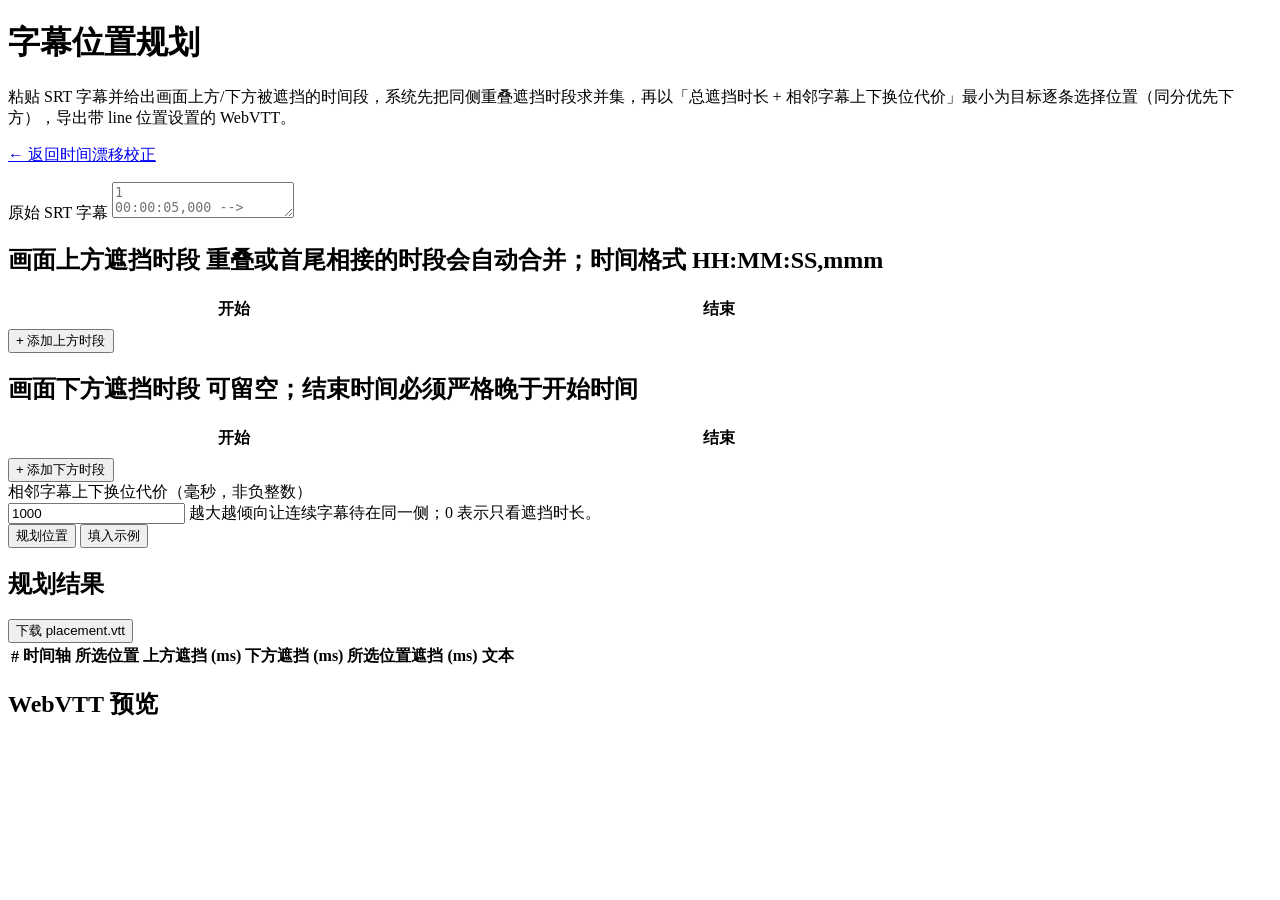
==== app/static/placement.html @ 1f54f027 "GSB 49c4693e-7e06-5c5f-a2eb-b0fcff7c6b74 A: platform archive" ====
<!DOCTYPE html>
<html lang="zh-CN">
<head>
<meta charset="UTF-8">
<meta name="viewport" content="width=device-width, initial-scale=1.0">
<title>字幕位置规划</title>
<link rel="stylesheet" href="/static/styles.css">
</head>
<body>
<div class="wrap">
  <h1>字幕位置规划</h1>
  <p class="sub">粘贴 SRT 字幕并给出画面上方/下方被遮挡的时间段，系统先把同侧重叠遮挡时段求并集，再以「总遮挡时长 + 相邻字幕上下换位代价」最小为目标逐条选择位置（同分优先下方），导出带 line 位置设置的 WebVTT。</p>
  <p class="nav"><a href="/">← 返回时间漂移校正</a></p>

  <div class="card">
    <label for="srt">原始 SRT 字幕</label>
    <textarea id="srt" placeholder="1&#10;00:00:05,000 --> 00:00:08,000&#10;第一句字幕&#10;&#10;2&#10;00:00:12,000 --> 00:00:15,500&#10;第二句字幕"></textarea>
  </div>

  <div class="card">
    <h2>画面上方遮挡时段
      <span class="hint">重叠或首尾相接的时段会自动合并；时间格式 HH:MM:SS,mmm</span>
    </h2>
    <table class="blocks">
      <thead>
        <tr>
          <th style="width:46%">开始</th>
          <th style="width:30px"></th>
          <th style="width:46%">结束</th>
          <th style="width:44px"></th>
        </tr>
      </thead>
      <tbody id="topRows"></tbody>
    </table>
    <div class="toolbar" style="margin-top:6px;">
      <button type="button" id="addTop">+ 添加上方时段</button>
    </div>
  </div>

  <div class="card">
    <h2>画面下方遮挡时段
      <span class="hint">可留空；结束时间必须严格晚于开始时间</span>
    </h2>
    <table class="blocks">
      <thead>
        <tr>
          <th style="width:46%">开始</th>
          <th style="width:30px"></th>
          <th style="width:46%">结束</th>
          <th style="width:44px"></th>
        </tr>
      </thead>
      <tbody id="bottomRows"></tbody>
    </table>
    <div class="toolbar" style="margin-top:6px;">
      <button type="button" id="addBottom">+ 添加下方时段</button>
    </div>
  </div>

  <div class="card">
    <label for="switchCost">相邻字幕上下换位代价（毫秒，非负整数）</label>
    <div class="cost-row">
      <input type="number" id="switchCost" min="0" step="1" value="1000">
      <span class="hint">越大越倾向让连续字幕待在同一侧；0 表示只看遮挡时长。</span>
    </div>
  </div>

  <div id="errorBox" class="alert error hidden"></div>

  <div class="toolbar" style="margin-bottom: 20px;">
    <button type="button" class="primary" id="submit">规划位置</button>
    <button type="button" id="fillExample">填入示例</button>
    <span class="hint" id="status"></span>
  </div>

  <div id="resultCard" class="card hidden">
    <h2>规划结果</h2>
    <div id="okBox" class="alert ok hidden"></div>
    <div id="occludedBox" class="alert warn hidden"></div>
    <p class="summary" id="summary"></p>
    <div class="toolbar" style="margin-top:0;">
      <button type="button" class="primary" id="download">下载 placement.vtt</button>
    </div>
    <table class="cues">
      <thead>
        <tr>
          <th>#</th>
          <th>时间轴</th>
          <th>所选位置</th>
          <th>上方遮挡 (ms)</th>
          <th>下方遮挡 (ms)</th>
          <th>所选位置遮挡 (ms)</th>
          <th>文本</th>
        </tr>
      </thead>
      <tbody id="cueTable"></tbody>
    </table>
    <h2 style="margin-top:18px;">WebVTT 预览</h2>
    <pre class="preview" id="preview"></pre>
  </div>
</div>

<script>
(function () {
  const srtEl = document.getElementById("srt");
  const costEl = document.getElementById("switchCost");
  const topRowsEl = document.getElementById("topRows");
  const bottomRowsEl = document.getElementById("bottomRows");
  const errorBox = document.getElementById("errorBox");
  const resultCard = document.getElementById("resultCard");
  const previewEl = document.getElementById("preview");
  const cueTableEl = document.getElementById("cueTable");
  const okBox = document.getElementById("okBox");
  const occludedBox = document.getElementById("occludedBox");
  const summaryEl = document.getElementById("summary");
  const statusEl = document.getElementById("status");

  function addRow(tbody, start, end) {
    const tr = document.createElement("tr");
    tr.innerHTML =
      '<td class="time"><input type="text" class="start" placeholder="00:00:06,000" spellcheck="false"></td>' +
      '<td class="op">→</td>' +
      '<td class="time"><input type="text" class="end" placeholder="00:00:09,000" spellcheck="false"></td>' +
      '<td class="del"><button type="button" class="danger-link" title="删除该时段">删除</button></td>';
    tr.querySelector(".start").value = start || "";
    tr.querySelector(".end").value = end || "";
    tr.querySelector(".danger-link").addEventListener("click", () => tr.remove());
    tbody.appendChild(tr);
  }

  function collectBlocks(tbody) {
    const blocks = [];
    for (const tr of tbody.querySelectorAll("tr")) {
      const start = tr.querySelector(".start").value.trim();
      const end = tr.querySelector(".end").value.trim();
      // 起止都为空视为不填；只填一侧则原样提交，由服务端报错
      if (start === "" && end === "") continue;
      blocks.push({ start: start, end: end });
    }
    return blocks;
  }

  function showError(message) {
    errorBox.textContent = message;
    errorBox.classList.remove("hidden");
  }
  function clearAlerts() {
    errorBox.classList.add("hidden");
    okBox.classList.add("hidden");
    occludedBox.classList.add("hidden");
    errorBox.textContent = "";
  }

  // FastAPI 校验失败时 detail 可能是 [{msg,loc,...}] 数组（如换位代价非整数）；
  // 业务校验失败时 detail 是 {type, message} 对象，这里两种都转成可读文案
  function describeErrorDetail(detail) {
    if (detail && typeof detail === "object" && !Array.isArray(detail) && detail.message) {
      return detail.message;
    }
    if (Array.isArray(detail)) {
      const parts = detail
        .filter(d => d && d.msg)
        .map(d => (d.loc && d.loc.length ? d.loc.join(".") + "：" : "") + d.msg);
      if (parts.length) return parts.join("\n");
    }
    return "";
  }

  function escapeHtml(s) {
    return s.replace(/[&<>"']/g, c => ({
      "&": "&amp;", "<": "&lt;", ">": "&gt;", '"': "&quot;", "'": "&#39;"
    }[c]));
  }

  document.getElementById("addTop").addEventListener("click", () => addRow(topRowsEl));
  document.getElementById("addBottom").addEventListener("click", () => addRow(bottomRowsEl));

  const EXAMPLE_SRT =
    "1\n00:00:05,000 --> 00:00:09,000\n上方台标正好挡住的第一句\n\n" +
    "2\n00:00:10,000 --> 00:00:14,000\n两侧都可能被挡的第二句\n\n" +
    "3\n00:00:16,000 --> 00:00:20,000\n下方滚动字幕挡住的第三句\n";

  document.getElementById("fillExample").addEventListener("click", () => {
    srtEl.value = EXAMPLE_SRT;
    topRowsEl.innerHTML = "";
    bottomRowsEl.innerHTML = "";
    // 上方两段重叠：05–08 与 06–09 求并集为 05–09
    addRow(topRowsEl, "00:00:05,000", "00:00:08,000");
    addRow(topRowsEl, "00:00:06,000", "00:00:09,000");
    addRow(topRowsEl, "00:00:11,000", "00:00:13,000");
    addRow(bottomRowsEl, "00:00:11,000", "00:00:19,000");
    costEl.value = "1000";
    clearAlerts();
    resultCard.classList.add("hidden");
  });

  document.getElementById("submit").addEventListener("click", async () => {
    clearAlerts();
    resultCard.classList.add("hidden");

    // 换位代价先做一轮前端预校验（服务端仍会按非负整数严格校验）
    const costRaw = costEl.value.trim();
    if (!/^\d+$/.test(costRaw)) {
      showError("相邻字幕上下换位代价必须是非负整数（毫秒），不能填写小数、负数或其他字符。");
      return;
    }

    const body = {
      srt: srtEl.value,
      top_blocks: collectBlocks(topRowsEl),
      bottom_blocks: collectBlocks(bottomRowsEl),
      switch_cost_ms: parseInt(costRaw, 10)
    };

    statusEl.textContent = "规划中…";
    try {
      const resp = await fetch("/api/placement", {
        method: "POST",
        headers: { "Content-Type": "application/json" },
        body: JSON.stringify(body)
      });
      const data = await resp.json();
      if (!resp.ok) {
        showError(describeErrorDetail(data.detail) || ("请求失败（HTTP " + resp.status + "）"));
        statusEl.textContent = "";
        return;
      }

      // 页面预览与下载共用同一份服务端返回的 WebVTT
      window.__placementVtt = data.webvtt;
      previewEl.textContent = window.__placementVtt;
      cueTableEl.innerHTML = data.cues.map(c => {
        const badge = c.position === "top"
          ? '<span class="badge top">上方</span>'
          : '<span class="badge bottom">下方</span>';
        return "<tr" + (c.chosen_blocked_ms > 0 ? ' class="occluded"' : "") + ">" +
          '<td class="num">' + escapeHtml(c.index) + "</td>" +
          '<td class="tc">' + escapeHtml(c.start) + "<br>" + escapeHtml(c.end) + "</td>" +
          "<td>" + badge + "</td>" +
          '<td class="ms">' + c.top_blocked_ms + "</td>" +
          '<td class="ms">' + c.bottom_blocked_ms + "</td>" +
          '<td class="ms">' + c.chosen_blocked_ms + "</td>" +
          "<td>" + escapeHtml(c.text).replace(/\n/g, "<br>") + "</td>" +
          "</tr>";
      }).join("");

      summaryEl.innerHTML =
        "共规划 <code>" + data.cues.length + "</code> 条字幕；" +
        "所选位置遮挡合计 <code>" + data.total_blocked_ms + "</code> ms，" +
        "换位 <code>" + data.switch_count + "</code> 次，" +
        "换位代价合计 <code>" + data.total_switch_cost_ms + "</code> ms。";

      if (data.occluded_indices.length) {
        occludedBox.textContent =
          "以下 " + data.occluded_indices.length + " 条字幕即使换到所选位置仍被遮挡" +
          "（表中红色行）：序号 " + data.occluded_indices.map(escapeHtml).join("、") +
          "。建议另行调整画面元素或字幕样式。";
        occludedBox.classList.remove("hidden");
      } else {
        okBox.textContent = "全部字幕在所选位置上均不被遮挡。";
        okBox.classList.remove("hidden");
      }
      resultCard.classList.remove("hidden");
      statusEl.textContent = "";
    } catch (err) {
      showError("请求出错：" + err);
      statusEl.textContent = "";
    }
  });

  document.getElementById("download").addEventListener("click", () => {
    const content = window.__placementVtt || "";
    const blob = new Blob([content], { type: "text/vtt;charset=utf-8" });
    const url = URL.createObjectURL(blob);
    const a = document.createElement("a");
    a.href = url;
    a.download = "placement.vtt";
    document.body.appendChild(a);
    a.click();
    a.remove();
    URL.revokeObjectURL(url);
  });
})();
</script>
</body>
</html>
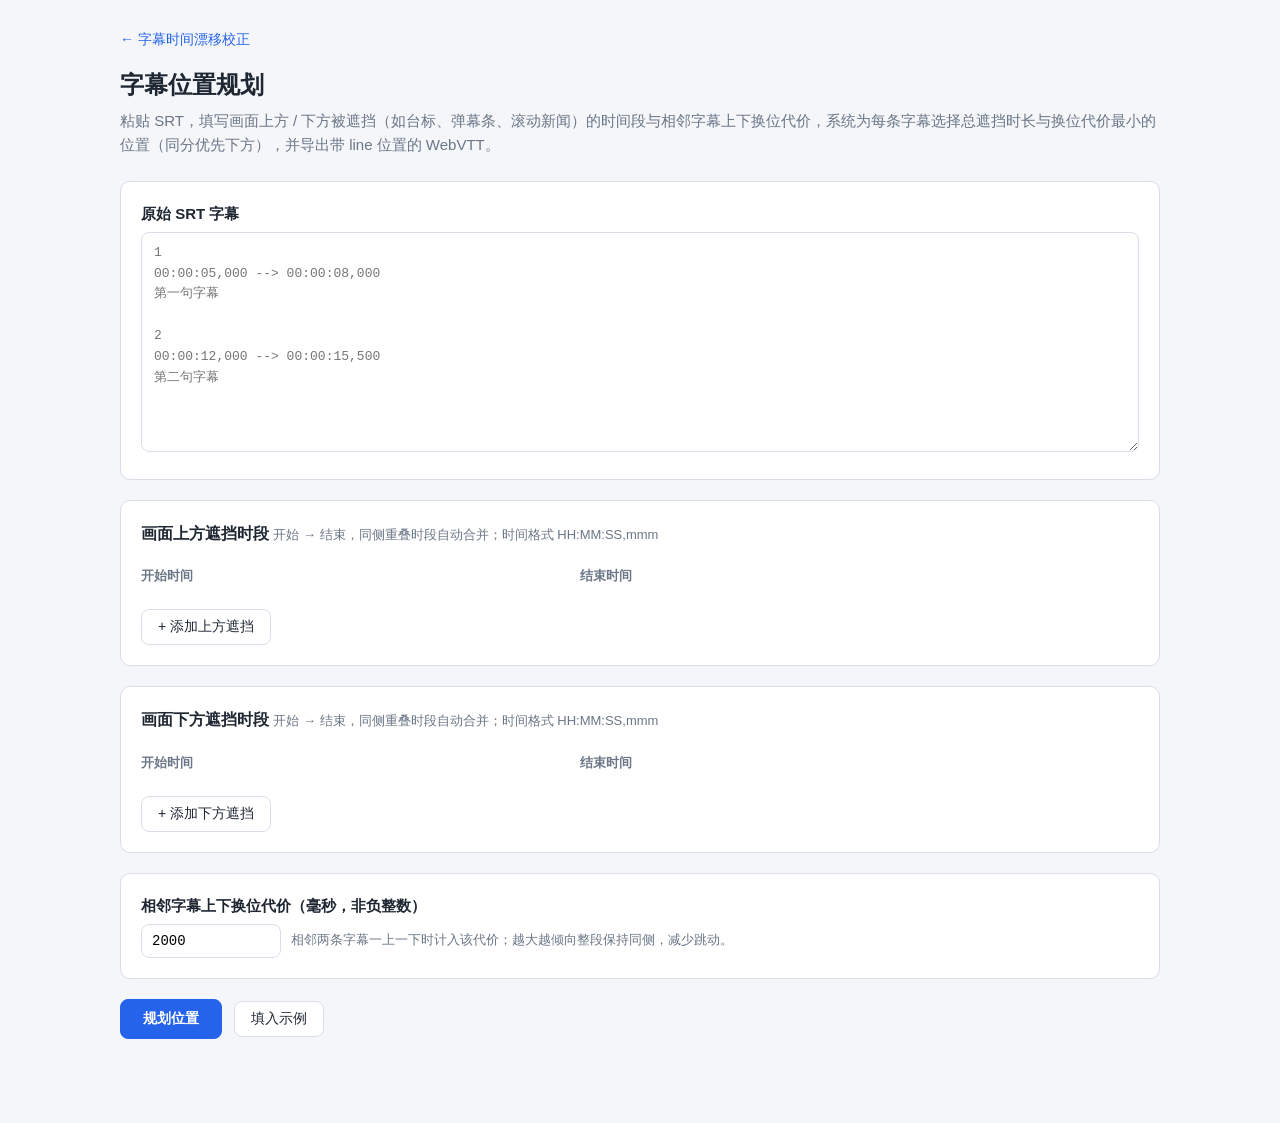
==== commit 12b1dfa2: "GSB 49c4693e-7e06-5c5f-a2eb-b0fcff7c6b74 B: platform archive" ====
--- a/app/static/placement.html
+++ b/app/static/placement.html
@@ -4,13 +4,141 @@
 <meta charset="UTF-8">
 <meta name="viewport" content="width=device-width, initial-scale=1.0">
 <title>字幕位置规划</title>
-<link rel="stylesheet" href="/static/styles.css">
+<style>
+  :root {
+    --bg: #f4f6fa;
+    --card: #ffffff;
+    --border: #d9dee8;
+    --text: #1f2733;
+    --muted: #6b7686;
+    --primary: #2563eb;
+    --primary-hover: #1d4ed8;
+    --danger: #dc2626;
+    --danger-bg: #fef2f2;
+    --warn-bg: #fffbeb;
+    --warn-border: #f59e0b;
+    --ok-bg: #f0fdf4;
+    --ok-border: #16a34a;
+    --top-bg: #eff6ff;
+    --bottom-bg: #f0fdf4;
+    --mono: ui-monospace, SFMono-Regular, Menlo, Consolas, "Liberation Mono", monospace;
+  }
+  * { box-sizing: border-box; }
+  body {
+    margin: 0;
+    background: var(--bg);
+    color: var(--text);
+    font: 15px/1.6 -apple-system, BlinkMacSystemFont, "Segoe UI", "PingFang SC",
+          "Hiragino Sans GB", "Microsoft YaHei", sans-serif;
+  }
+  .wrap { max-width: 1080px; margin: 0 auto; padding: 28px 20px 64px; }
+  h1 { font-size: 24px; margin: 0 0 4px; }
+  .sub { color: var(--muted); margin: 0 0 24px; }
+  .nav { margin: 0 0 16px; font-size: 14px; }
+  .nav a { color: var(--primary); text-decoration: none; }
+  .nav a:hover { text-decoration: underline; }
+  .card {
+    background: var(--card);
+    border: 1px solid var(--border);
+    border-radius: 10px;
+    padding: 20px;
+    margin-bottom: 20px;
+  }
+  h2 { font-size: 16px; margin: 0 0 12px; }
+  label { display: block; font-weight: 600; margin-bottom: 6px; }
+  .hint { color: var(--muted); font-weight: 400; font-size: 13px; }
+  textarea {
+    width: 100%;
+    min-height: 220px;
+    border: 1px solid var(--border);
+    border-radius: 8px;
+    padding: 10px 12px;
+    font: 13px/1.6 var(--mono);
+    resize: vertical;
+  }
+  textarea:focus, input:focus { outline: 2px solid rgba(37, 99, 235, .35); border-color: var(--primary); }
+  table.blocks { width: 100%; border-collapse: separate; border-spacing: 0 8px; }
+  table.blocks th {
+    text-align: left;
+    font-size: 13px;
+    color: var(--muted);
+    font-weight: 600;
+    padding: 0 8px 0 0;
+  }
+  table.blocks td { padding: 0; vertical-align: middle; }
+  table.blocks td.time { width: 44%; padding-right: 8px; }
+  table.blocks td.op { width: 40px; text-align: center; color: var(--muted); }
+  table.blocks td.del { width: 44px; text-align: right; }
+  input[type="text"], input[type="number"] {
+    width: 100%;
+    border: 1px solid var(--border);
+    border-radius: 8px;
+    padding: 8px 10px;
+    font: 14px var(--mono);
+  }
+  button {
+    border: 1px solid var(--border);
+    background: #fff;
+    color: var(--text);
+    border-radius: 8px;
+    padding: 8px 16px;
+    font-size: 14px;
+    cursor: pointer;
+  }
+  button:hover { background: #f1f4f9; }
+  button.primary {
+    background: var(--primary);
+    border-color: var(--primary);
+    color: #fff;
+    font-weight: 600;
+    padding: 10px 22px;
+  }
+  button.primary:hover { background: var(--primary-hover); }
+  button.danger-link { border-color: transparent; color: var(--danger); padding: 4px 8px; }
+  button.danger-link:hover { background: var(--danger-bg); }
+  .toolbar { display: flex; gap: 12px; align-items: center; flex-wrap: wrap; margin-top: 14px; }
+  .alert {
+    border-radius: 8px;
+    padding: 12px 14px;
+    margin-bottom: 16px;
+    font-size: 14px;
+    white-space: pre-wrap;
+  }
+  .alert.error { background: var(--danger-bg); border: 1px solid var(--danger); color: var(--danger); }
+  .alert.warn { background: var(--warn-bg); border: 1px solid var(--warn-border); color: #92400e; }
+  .alert.ok { background: var(--ok-bg); border: 1px solid var(--ok-border); color: #166534; }
+  .hidden { display: none; }
+  .preview {
+    width: 100%;
+    min-height: 220px;
+    border: 1px solid var(--border);
+    border-radius: 8px;
+    padding: 10px 12px;
+    font: 13px/1.6 var(--mono);
+    background: #fafbfc;
+    white-space: pre-wrap;
+    overflow-x: auto;
+  }
+  .cues { width: 100%; border-collapse: collapse; font-size: 13px; margin-top: 12px; }
+  .cues th, .cues td { border: 1px solid var(--border); padding: 6px 8px; text-align: left; vertical-align: top; }
+  .cues th { background: #f8fafc; }
+  .cues td.num { width: 44px; color: var(--muted); text-align: right; }
+  .cues td.tc { font-family: var(--mono); white-space: nowrap; }
+  .badge { display: inline-block; border-radius: 999px; padding: 1px 10px; font-size: 12px; font-weight: 600; }
+  .badge.top { background: var(--top-bg); color: #1d4ed8; border: 1px solid #bfdbfe; }
+  .badge.bottom { background: var(--bottom-bg); color: #166534; border: 1px solid #bbf7d0; }
+  tr.row-top td.pos { background: var(--top-bg); }
+  tr.row-bottom td.pos { background: var(--bottom-bg); }
+  tr.still { outline: 2px solid var(--warn-border); outline-offset: -2px; }
+  .costline { display: flex; align-items: center; gap: 10px; margin-top: 4px; }
+  .costline input { width: 140px; }
+</style>
 </head>
 <body>
 <div class="wrap">
+  <p class="nav"><a href="/">← 字幕时间漂移校正</a></p>
   <h1>字幕位置规划</h1>
-  <p class="sub">粘贴 SRT 字幕并给出画面上方/下方被遮挡的时间段，系统先把同侧重叠遮挡时段求并集，再以「总遮挡时长 + 相邻字幕上下换位代价」最小为目标逐条选择位置（同分优先下方），导出带 line 位置设置的 WebVTT。</p>
-  <p class="nav"><a href="/">← 返回时间漂移校正</a></p>
+  <p class="sub">粘贴 SRT，填写画面上方 / 下方被遮挡（如台标、弹幕条、滚动新闻）的时间段与相邻字幕上下换位代价，系统为每条字幕选择总遮挡时长与换位代价最小的位置（同分优先下方），并导出带 line 位置的 WebVTT。</p>
 
   <div class="card">
     <label for="srt">原始 SRT 字幕</label>
@@ -19,53 +147,54 @@
 
   <div class="card">
     <h2>画面上方遮挡时段
-      <span class="hint">重叠或首尾相接的时段会自动合并；时间格式 HH:MM:SS,mmm</span>
+      <span class="hint">开始 → 结束，同侧重叠时段自动合并；时间格式 HH:MM:SS,mmm</span>
     </h2>
     <table class="blocks">
       <thead>
         <tr>
-          <th style="width:46%">开始</th>
-          <th style="width:30px"></th>
-          <th style="width:46%">结束</th>
+          <th style="width:44%">开始时间</th>
+          <th style="width:44%">结束时间</th>
+          <th style="width:40px"></th>
           <th style="width:44px"></th>
         </tr>
       </thead>
       <tbody id="topRows"></tbody>
     </table>
-    <div class="toolbar" style="margin-top:6px;">
-      <button type="button" id="addTop">+ 添加上方时段</button>
+    <div class="toolbar">
+      <button type="button" id="addTop">+ 添加上方遮挡</button>
     </div>
   </div>
 
   <div class="card">
     <h2>画面下方遮挡时段
-      <span class="hint">可留空；结束时间必须严格晚于开始时间</span>
+      <span class="hint">开始 → 结束，同侧重叠时段自动合并；时间格式 HH:MM:SS,mmm</span>
     </h2>
     <table class="blocks">
       <thead>
         <tr>
-          <th style="width:46%">开始</th>
-          <th style="width:30px"></th>
-          <th style="width:46%">结束</th>
+          <th style="width:44%">开始时间</th>
+          <th style="width:44%">结束时间</th>
+          <th style="width:40px"></th>
           <th style="width:44px"></th>
         </tr>
       </thead>
       <tbody id="bottomRows"></tbody>
     </table>
-    <div class="toolbar" style="margin-top:6px;">
-      <button type="button" id="addBottom">+ 添加下方时段</button>
+    <div class="toolbar">
+      <button type="button" id="addBottom">+ 添加下方遮挡</button>
     </div>
   </div>
 
   <div class="card">
     <label for="switchCost">相邻字幕上下换位代价（毫秒，非负整数）</label>
-    <div class="cost-row">
-      <input type="number" id="switchCost" min="0" step="1" value="1000">
-      <span class="hint">越大越倾向让连续字幕待在同一侧；0 表示只看遮挡时长。</span>
+    <div class="costline">
+      <input type="number" id="switchCost" min="0" step="1" value="2000">
+      <span class="hint">相邻两条字幕一上一下时计入该代价；越大越倾向整段保持同侧，减少跳动。</span>
     </div>
   </div>
 
   <div id="errorBox" class="alert error hidden"></div>
+  <div id="warnBox" class="alert warn hidden"></div>
 
   <div class="toolbar" style="margin-bottom: 20px;">
     <button type="button" class="primary" id="submit">规划位置</button>
@@ -76,8 +205,6 @@
   <div id="resultCard" class="card hidden">
     <h2>规划结果</h2>
     <div id="okBox" class="alert ok hidden"></div>
-    <div id="occludedBox" class="alert warn hidden"></div>
-    <p class="summary" id="summary"></p>
     <div class="toolbar" style="margin-top:0;">
       <button type="button" class="primary" id="download">下载 placement.vtt</button>
     </div>
@@ -87,9 +214,9 @@
           <th>#</th>
           <th>时间轴</th>
           <th>所选位置</th>
-          <th>上方遮挡 (ms)</th>
-          <th>下方遮挡 (ms)</th>
-          <th>所选位置遮挡 (ms)</th>
+          <th>上方遮挡(ms)</th>
+          <th>下方遮挡(ms)</th>
+          <th>所选位置遮挡(ms)</th>
           <th>文本</th>
         </tr>
       </thead>
@@ -107,20 +234,19 @@
   const topRowsEl = document.getElementById("topRows");
   const bottomRowsEl = document.getElementById("bottomRows");
   const errorBox = document.getElementById("errorBox");
+  const warnBox = document.getElementById("warnBox");
   const resultCard = document.getElementById("resultCard");
   const previewEl = document.getElementById("preview");
   const cueTableEl = document.getElementById("cueTable");
   const okBox = document.getElementById("okBox");
-  const occludedBox = document.getElementById("occludedBox");
-  const summaryEl = document.getElementById("summary");
   const statusEl = document.getElementById("status");
 
   function addRow(tbody, start, end) {
     const tr = document.createElement("tr");
     tr.innerHTML =
-      '<td class="time"><input type="text" class="start" placeholder="00:00:06,000" spellcheck="false"></td>' +
+      '<td class="time"><input type="text" class="start" placeholder="00:00:10,000" spellcheck="false"></td>' +
+      '<td class="time"><input type="text" class="end" placeholder="00:00:30,000" spellcheck="false"></td>' +
       '<td class="op">→</td>' +
-      '<td class="time"><input type="text" class="end" placeholder="00:00:09,000" spellcheck="false"></td>' +
       '<td class="del"><button type="button" class="danger-link" title="删除该时段">删除</button></td>';
     tr.querySelector(".start").value = start || "";
     tr.querySelector(".end").value = end || "";
@@ -133,9 +259,9 @@
     for (const tr of tbody.querySelectorAll("tr")) {
       const start = tr.querySelector(".start").value.trim();
       const end = tr.querySelector(".end").value.trim();
-      // 起止都为空视为不填；只填一侧则原样提交，由服务端报错
-      if (start === "" && end === "") continue;
-      blocks.push({ start: start, end: end });
+      // 整行留空视为不添加；只填一侧交给服务端校验并返回 422
+      if (!start && !end) continue;
+      blocks.push({ start, end });
     }
     return blocks;
   }
@@ -146,24 +272,11 @@
   }
   function clearAlerts() {
     errorBox.classList.add("hidden");
+    warnBox.classList.add("hidden");
     okBox.classList.add("hidden");
-    occludedBox.classList.add("hidden");
     errorBox.textContent = "";
-  }
-
-  // FastAPI 校验失败时 detail 可能是 [{msg,loc,...}] 数组（如换位代价非整数）；
-  // 业务校验失败时 detail 是 {type, message} 对象，这里两种都转成可读文案
-  function describeErrorDetail(detail) {
-    if (detail && typeof detail === "object" && !Array.isArray(detail) && detail.message) {
-      return detail.message;
-    }
-    if (Array.isArray(detail)) {
-      const parts = detail
-        .filter(d => d && d.msg)
-        .map(d => (d.loc && d.loc.length ? d.loc.join(".") + "：" : "") + d.msg);
-      if (parts.length) return parts.join("\n");
-    }
-    return "";
+    warnBox.textContent = "";
+    okBox.textContent = "";
   }
 
   function escapeHtml(s) {
@@ -176,20 +289,18 @@
   document.getElementById("addBottom").addEventListener("click", () => addRow(bottomRowsEl));
 
   const EXAMPLE_SRT =
-    "1\n00:00:05,000 --> 00:00:09,000\n上方台标正好挡住的第一句\n\n" +
-    "2\n00:00:10,000 --> 00:00:14,000\n两侧都可能被挡的第二句\n\n" +
-    "3\n00:00:16,000 --> 00:00:20,000\n下方滚动字幕挡住的第三句\n";
+    "1\n00:00:05,000 --> 00:00:09,000\n大家好，欢迎收看本期节目\n\n" +
+    "2\n00:00:14,000 --> 00:00:18,000\n上方台标时段，字幕会自动放到下方\n\n" +
+    "3\n00:00:26,000 --> 00:00:30,000\n下方滚动新闻时段，字幕翻回上方\n\n" +
+    "4\n00:00:40,000 --> 00:00:44,000\n无遮挡但换位有代价，继续留在同侧上方\n";
 
   document.getElementById("fillExample").addEventListener("click", () => {
     srtEl.value = EXAMPLE_SRT;
     topRowsEl.innerHTML = "";
     bottomRowsEl.innerHTML = "";
-    // 上方两段重叠：05–08 与 06–09 求并集为 05–09
-    addRow(topRowsEl, "00:00:05,000", "00:00:08,000");
-    addRow(topRowsEl, "00:00:06,000", "00:00:09,000");
-    addRow(topRowsEl, "00:00:11,000", "00:00:13,000");
-    addRow(bottomRowsEl, "00:00:11,000", "00:00:19,000");
-    costEl.value = "1000";
+    addRow(topRowsEl, "00:00:12,000", "00:00:20,000");
+    addRow(bottomRowsEl, "00:00:24,000", "00:00:32,000");
+    costEl.value = "2000";
     clearAlerts();
     resultCard.classList.add("hidden");
   });
@@ -197,11 +308,12 @@
   document.getElementById("submit").addEventListener("click", async () => {
     clearAlerts();
     resultCard.classList.add("hidden");
-
-    // 换位代价先做一轮前端预校验（服务端仍会按非负整数严格校验）
-    const costRaw = costEl.value.trim();
-    if (!/^\d+$/.test(costRaw)) {
-      showError("相邻字幕上下换位代价必须是非负整数（毫秒），不能填写小数、负数或其他字符。");
+    statusEl.textContent = "规划中…";
+
+    const rawCost = costEl.value.trim();
+    if (!/^\d+$/.test(rawCost)) {
+      showError("换位代价必须是非负整数（毫秒），例如 0、2000。");
+      statusEl.textContent = "";
       return;
     }
 
@@ -209,10 +321,9 @@
       srt: srtEl.value,
       top_blocks: collectBlocks(topRowsEl),
       bottom_blocks: collectBlocks(bottomRowsEl),
-      switch_cost_ms: parseInt(costRaw, 10)
+      switch_cost_ms: parseInt(rawCost, 10)
     };
 
-    statusEl.textContent = "规划中…";
     try {
       const resp = await fetch("/api/placement", {
         method: "POST",
@@ -221,45 +332,45 @@
       });
       const data = await resp.json();
       if (!resp.ok) {
-        showError(describeErrorDetail(data.detail) || ("请求失败（HTTP " + resp.status + "）"));
+        showError((data.detail && data.detail.message) ||
+          ("请求失败（HTTP " + resp.status + "）"));
         statusEl.textContent = "";
         return;
       }
 
-      // 页面预览与下载共用同一份服务端返回的 WebVTT
-      window.__placementVtt = data.webvtt;
-      previewEl.textContent = window.__placementVtt;
+      window.__vtt = data.vtt;
+      previewEl.textContent = data.vtt;
       cueTableEl.innerHTML = data.cues.map(c => {
-        const badge = c.position === "top"
-          ? '<span class="badge top">上方</span>'
-          : '<span class="badge bottom">下方</span>';
-        return "<tr" + (c.chosen_blocked_ms > 0 ? ' class="occluded"' : "") + ">" +
+        const label = c.position === "top" ? "上方" : "下方";
+        return '<tr class="row-' + c.position + (c.still_occluded ? " still" : "") + '">' +
           '<td class="num">' + escapeHtml(c.index) + "</td>" +
           '<td class="tc">' + escapeHtml(c.start) + "<br>" + escapeHtml(c.end) + "</td>" +
-          "<td>" + badge + "</td>" +
-          '<td class="ms">' + c.top_blocked_ms + "</td>" +
-          '<td class="ms">' + c.bottom_blocked_ms + "</td>" +
-          '<td class="ms">' + c.chosen_blocked_ms + "</td>" +
+          '<td class="pos"><span class="badge ' + c.position + '">' + label + "</span></td>" +
+          '<td class="tc">' + c.top_occluded_ms + "</td>" +
+          '<td class="tc">' + c.bottom_occluded_ms + "</td>" +
+          '<td class="tc">' + (c.still_occluded
+            ? '<strong style="color:#b45309">' + c.occluded_ms + "</strong>"
+            : c.occluded_ms) + "</td>" +
           "<td>" + escapeHtml(c.text).replace(/\n/g, "<br>") + "</td>" +
           "</tr>";
       }).join("");
 
-      summaryEl.innerHTML =
-        "共规划 <code>" + data.cues.length + "</code> 条字幕；" +
-        "所选位置遮挡合计 <code>" + data.total_blocked_ms + "</code> ms，" +
-        "换位 <code>" + data.switch_count + "</code> 次，" +
-        "换位代价合计 <code>" + data.total_switch_cost_ms + "</code> ms。";
-
-      if (data.occluded_indices.length) {
-        occludedBox.textContent =
-          "以下 " + data.occluded_indices.length + " 条字幕即使换到所选位置仍被遮挡" +
-          "（表中红色行）：序号 " + data.occluded_indices.map(escapeHtml).join("、") +
-          "。建议另行调整画面元素或字幕样式。";
-        occludedBox.classList.remove("hidden");
-      } else {
-        okBox.textContent = "全部字幕在所选位置上均不被遮挡。";
-        okBox.classList.remove("hidden");
+      if (data.still_occluded_cues.length) {
+        const list = data.still_occluded_cues
+          .map(c => "序号 " + c.index + "（" + (c.position === "top" ? "上方" : "下方")
+            + "仍被遮挡 " + c.occluded_ms + " ms）")
+          .join("；");
+        warnBox.textContent =
+          "以下 " + data.still_occluded_cues.length + " 条字幕所选位置仍有遮挡，"
+          + "请考虑调整遮挡标注或换位代价：" + list + "。";
+        warnBox.classList.remove("hidden");
       }
+      okBox.textContent =
+        "共规划 " + data.cues.length + " 条字幕，换位 " + data.switch_count
+        + " 次，所选位置总遮挡 " + data.total_occluded_ms + " ms；"
+        + "上方遮挡合并为 " + data.merged_top_blocks.length + " 段，下方合并为 "
+        + data.merged_bottom_blocks.length + " 段。";
+      if (!data.still_occluded_cues.length) okBox.classList.remove("hidden");
       resultCard.classList.remove("hidden");
       statusEl.textContent = "";
     } catch (err) {
@@ -269,7 +380,7 @@
   });
 
   document.getElementById("download").addEventListener("click", () => {
-    const content = window.__placementVtt || "";
+    const content = window.__vtt || "";
     const blob = new Blob([content], { type: "text/vtt;charset=utf-8" });
     const url = URL.createObjectURL(blob);
     const a = document.createElement("a");
